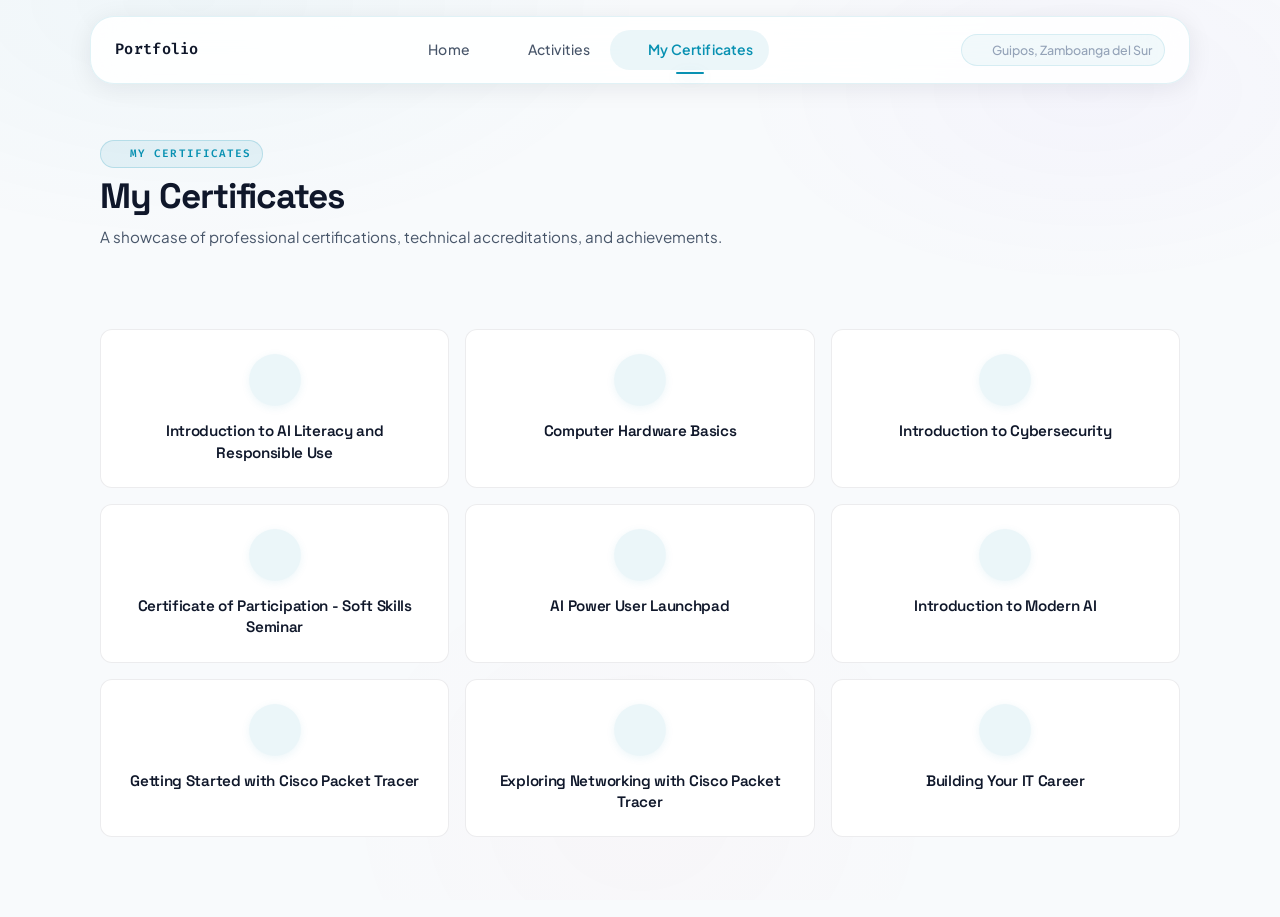
==== certificates.html @ 70ff2e21 "Add files via upload" ====
<!DOCTYPE html>
<html lang="en">
<head>
  <meta charset="UTF-8">
  <meta name="viewport" content="width=device-width, initial-scale=1.0">
  <meta name="description" content="My Certificates — Portfolio of Jotham L. Pahamutang. Professional certifications, technical accreditations, and achievements.">
  <title>My Certificates — Portfolio Dossier</title>

  <!-- CSS Stylesheet -->
  <link rel="stylesheet" href="styles.css?v=2.0.0">
</head>
<body>

  <div class="app-container">

    <!-- Mobile Top Header -->
    <header class="mobile-header">
      <div class="mobile-brand">Portfolio</div>
      <button class="mobile-menu-btn" id="mobile-menu-btn" aria-label="Toggle Navigation Menu">
        <i data-lucide="menu"></i>
      </button>
    </header>

    <!-- Top Navigation Bar / Mobile Drawer -->
    <aside class="sidebar" id="sidebar">
      <!-- Brand (desktop: shown in nav bar; mobile: hidden, shown in mobile-header instead) -->
      <div class="sidebar-brand">Portfolio</div>

      <!-- Navigation Links -->
      <nav class="sidebar-nav-container">
        <div class="nav-group">
          <div class="nav-group-title">Navigation</div>
          <a href="index.html" class="nav-item">
            <i data-lucide="home"></i>
            <span>Home</span>
          </a>

          <a href="activities.html" class="nav-item">
            <i data-lucide="folder-open"></i>
            <span>Activities</span>
          </a>

          <a href="certificates.html" class="nav-item active">
            <i data-lucide="award"></i>
            <span>My Certificates</span>
          </a>
        </div>
      </nav>

      <!-- Footer (location chip, inline on desktop / stacked on mobile) -->
      <div class="sidebar-footer">
        <div class="footer-location">
          <span class="loc-title">
            <i data-lucide="map-pin" style="width:13px;height:13px;"></i>
            Guipos, Zamboanga del Sur
          </span>
          <span class="loc-detail">Philippines</span>
        </div>
      </div>
    </aside>

    <!-- Main Content Pane -->
    <main class="main-content">
      <div class="content-wrapper">

        <!-- Section Header -->
        <div class="reflection-page-header activities-page-header" style="margin-bottom: 24px;">
          <div class="section-header-left">
            <span class="cert-badge"><i data-lucide="award" style="width:14px;height:14px;margin-right:4px;"></i> MY CERTIFICATES</span>
            <h1 class="page-title cert-section-title" style="margin-top: 6px;">My Certificates</h1>
            <p class="cert-section-subtitle" style="margin-top: 6px; color: var(--text-secondary); font-size: 0.95rem;">A showcase of professional certifications, technical accreditations, and achievements.</p>
          </div>
        </div>

        <!-- Certificates Grid -->
        <section id="certificates" class="certificates-section">
          <div class="cert-grid">

            <!-- Card 1 -->
            <div class="cert-card view-cert-btn"
                 data-img="assets/ClassOf2026__issued (2).pdf"
                 data-title="Introduction to AI Literacy and Responsible Use"
                 data-download="ClassOf2026__issued (2).pdf">
              <div class="cert-card-icon">
                <i data-lucide="award"></i>
              </div>
              <div class="cert-card-content">
                <h3 class="cert-card-title">Introduction to AI Literacy and Responsible Use</h3>
              </div>
            </div>

            <!-- Card 2 -->
            <div class="cert-card view-cert-btn"
                 data-img="assets/ComputerHardwareBasicsUpdate20260913-20-ods0vt.pdf"
                 data-title="Computer Hardware Basics"
                 data-download="ComputerHardwareBasicsUpdate20260913-20-ods0vt.pdf">
              <div class="cert-card-icon">
                <i data-lucide="cpu"></i>
              </div>
              <div class="cert-card-content">
                <h3 class="cert-card-title">Computer Hardware Basics</h3>
              </div>
            </div>

            <!-- Card 3 -->
            <div class="cert-card view-cert-btn"
                 data-img="assets/Introduction_to_Cybersecurity_certificate_jothampahamutang-gmail-com_11389c1a-d37b-4293-bcb0-6183dee0b600.pdf"
                 data-title="Introduction to Cybersecurity"
                 data-download="Introduction_to_Cybersecurity_certificate_jothampahamutang-gmail-com_11389c1a-d37b-4293-bcb0-6183dee0b600.pdf">
              <div class="cert-card-icon">
                <i data-lucide="shield-check"></i>
              </div>
              <div class="cert-card-content">
                <h3 class="cert-card-title">Introduction to Cybersecurity</h3>
              </div>
            </div>

            <!-- Card 4: Soft Skills Seminar -->
            <div class="cert-card view-cert-btn"
                 data-img="assets/Certificate_of_Participation Soft Skill.pdf"
                 data-title="Certificate of Participation - Soft Skills Seminar"
                 data-download="Certificate_of_Participation Soft Skill.pdf">
              <div class="cert-card-icon">
                <i data-lucide="users"></i>
              </div>
              <div class="cert-card-content">
                <h3 class="cert-card-title">Certificate of Participation - Soft Skills Seminar</h3>
              </div>
            </div>

            <!-- Card 5: AI Power User Launchpad -->
            <div class="cert-card view-cert-btn"
                 data-img="assets/AI_Power_User_Launchpad_certificate_jothampahamutang-gmail-com_ae19cad3-9650-46df-965d-1c1fe6a3f0a7.pdf"
                 data-title="AI Power User Launchpad"
                 data-download="AI_Power_User_Launchpad_certificate_jothampahamutang-gmail-com_ae19cad3-9650-46df-965d-1c1fe6a3f0a7.pdf">
              <div class="cert-card-icon">
                <i data-lucide="rocket"></i>
              </div>
              <div class="cert-card-content">
                <h3 class="cert-card-title">AI Power User Launchpad</h3>
              </div>
            </div>

            <!-- Card 6: Introduction to Modern AI -->
            <div class="cert-card view-cert-btn"
                 data-img="assets/Introduction_to_Modern_AI_certificate_jothampahamutang-gmail-com_b357a4f7-a16b-4f14-b326-04b91c0186e4.pdf"
                 data-title="Introduction to Modern AI"
                 data-download="Introduction_to_Modern_AI_certificate_jothampahamutang-gmail-com_b357a4f7-a16b-4f14-b326-04b91c0186e4.pdf">
              <div class="cert-card-icon">
                <i data-lucide="brain"></i>
              </div>
              <div class="cert-card-content">
                <h3 class="cert-card-title">Introduction to Modern AI</h3>
              </div>
            </div>

            <!-- Card 7: Getting Started with Cisco Packet Tracer -->
            <div class="cert-card view-cert-btn"
                 data-img="assets/Getting_Started_with_Cisco_Packet_Tracer_certificate_jothampahamutang-gmail-com_6936c81f-2ccb-4075-8a18-d6236e92821c.pdf"
                 data-title="Getting Started with Cisco Packet Tracer"
                 data-download="Getting_Started_with_Cisco_Packet_Tracer_certificate_jothampahamutang-gmail-com_6936c81f-2ccb-4075-8a18-d6236e92821c.pdf">
              <div class="cert-card-icon">
                <i data-lucide="network"></i>
              </div>
              <div class="cert-card-content">
                <h3 class="cert-card-title">Getting Started with Cisco Packet Tracer</h3>
              </div>
            </div>

            <!-- Card 8: Exploring Networking with Cisco Packet Tracer -->
            <div class="cert-card view-cert-btn"
                 data-img="assets/Exploring_Networking_with_Cisco_Packet_Tracer_certificate_jothampahamutang-gmail-com_df5c20b6-c2e3-4b03-941d-37c131ce1f89.pdf"
                 data-title="Exploring Networking with Cisco Packet Tracer"
                 data-download="Exploring_Networking_with_Cisco_Packet_Tracer_certificate_jothampahamutang-gmail-com_df5c20b6-c2e3-4b03-941d-37c131ce1f89.pdf">
              <div class="cert-card-icon">
                <i data-lucide="server"></i>
              </div>
              <div class="cert-card-content">
                <h3 class="cert-card-title">Exploring Networking with Cisco Packet Tracer</h3>
              </div>
            </div>

            <!-- Card 9: Building Your IT Career -->
            <div class="cert-card view-cert-btn"
                 data-img="assets/Building Your IT Career.pdf"
                 data-title="Building Your IT Career"
                 data-download="Building Your IT Career.pdf">
              <div class="cert-card-icon">  
                <i data-lucide="briefcase"></i>
              </div>
              <div class="cert-card-content">
                <h3 class="cert-card-title">Building Your IT Career</h3>
              </div>
            </div>

          </div>
        </section>

      </div>
    </main>

  </div>

  <!-- Certificate Lightbox Overlay -->
  <div id="cert-modal" class="modal-overlay cert-modal-overlay">
    <div class="modal-card cert-modal-card">
      <header class="modal-header">
        <h3 id="cert-modal-title" style="font-size: 1.25rem;">Certificate Title</h3>
        <button id="cert-modal-close" class="modal-close-btn" aria-label="Close Certificate Preview">
          <i data-lucide="x"></i>
        </button>
      </header>
      <div class="cert-modal-body">
        <div class="cert-image-preview-container">
          <img id="cert-modal-img" src="" alt="Certificate Preview" class="cert-modal-img">
        </div>
        <div class="cert-modal-footer">
          <a id="cert-modal-download" href="#" download class="btn-primary" style="font-size: 0.9rem; padding: 10px 18px;">
            <i data-lucide="download"></i> Download Certificate
          </a>
        </div>
      </div>
    </div>
  </div>

  <!-- PDF.js CDN for clean vector canvas rendering -->
  <script src="https://cdnjs.cloudflare.com/ajax/libs/pdf.js/3.11.174/pdf.min.js"></script>

  <!-- Lucide CDN -->
  <script src="https://unpkg.com/lucide@latest"></script>

  <!-- Interactive Script -->
  <script src="app.js" defer></script>
</body>
</html>
---- styles.css ----
/* ==========================================================================
   PORTFOLIO — "CLEAN WHITE" DESIGN SYSTEM
   A modern light-mode identity: pure white background, crisp surfaces,
   electric-cyan primary accent, violet secondary, subtle soft shadows,
   floating glass nav bar, and smooth micro-animations.
   ========================================================================== */

@import url('https://fonts.googleapis.com/css2?family=Space+Grotesk:wght@400;500;600;700;800&family=Plus+Jakarta+Sans:wght@400;500;600;700;800&family=Fira+Code:wght@400;500;600&display=swap');

/* --- CSS Variables & Design Tokens --- */
:root {
  /* Core surfaces */
  --bg-color: #F8FAFC;
  --bg-secondary: #FFFFFF;
  --card-bg: #FFFFFF;
  --card-bg-hover: #F0F9FF;
  --glass-border: rgba(6, 182, 212, 0.15);
  --glass-border-hover: rgba(6, 182, 212, 0.4);

  /* Text */
  --text-primary: #0F172A;
  --text-secondary: #475569;
  --text-muted: #94A3B8;
  --text-accent: #0891B2;

  /* Accent — Electric Cyan (primary) */
  --accent-color: #0891B2;
  --accent-light: rgba(8, 145, 178, 0.08);
  --accent-hover: #0E7490;
  --accent-glow: 0 4px 16px rgba(8, 145, 178, 0.2);

  /* Accent — Violet (secondary) */
  --violet: #7C3AED;
  --violet-light: rgba(124, 58, 237, 0.08);
  --violet-glow: 0 4px 16px rgba(124, 58, 237, 0.15);

  /* Accent — Rose (highlight) */
  --rose: #E11D48;
  --rose-light: rgba(225, 29, 72, 0.07);
  --rose-glow: 0 4px 16px rgba(225, 29, 72, 0.15);

  /* Accent — Emerald (success/badges) */
  --emerald: #059669;
  --emerald-light: rgba(5, 150, 105, 0.08);
  --emerald-glow: 0 4px 12px rgba(5, 150, 105, 0.15);

  /* Shadows */
  --card-shadow: 0 1px 4px rgba(15, 23, 42, 0.06), 0 4px 20px rgba(15, 23, 42, 0.06);
  --card-shadow-hover: 0 8px 32px rgba(8, 145, 178, 0.12), 0 0 0 1px rgba(8, 145, 178, 0.2);
  --nav-shadow: 0 4px 24px rgba(15, 23, 42, 0.08), 0 1px 0 rgba(255,255,255,0.9) inset;

  /* Layout */
  --nav-height: 68px;
  --sidebar-width: 276px; /* kept for JS compat, repurposed as mobile drawer */

  /* Motion */
  --transition-fast: 0.18s cubic-bezier(0.4, 0, 0.2, 1);
  --transition-normal: 0.3s cubic-bezier(0.4, 0, 0.2, 1);
  --ease-out-expo: cubic-bezier(0.16, 1, 0.3, 1);
  --ease-in-out-expo: cubic-bezier(0.87, 0, 0.13, 1);
  --transition-premium: 0.45s var(--ease-out-expo);
  --transition-spring: 0.5s cubic-bezier(0.34, 1.56, 0.64, 1);

  /* Radii */
  --border-radius-sm: 8px;
  --border-radius-md: 12px;
  --border-radius-lg: 18px;
  --border-radius-xl: 24px;
  --radius-pill: 999px;

  /* Type */
  --font-heading: 'Space Grotesk', -apple-system, sans-serif;
  --font-body: 'Plus Jakarta Sans', -apple-system, sans-serif;
  --font-mono: 'Fira Code', 'SFMono-Regular', monospace;
}

/* --- Resets & Base Styles --- */
*, *::before, *::after {
  margin: 0;
  padding: 0;
  box-sizing: border-box;
}

*:focus-visible {
  outline: 2px solid var(--accent-color);
  outline-offset: 3px;
  border-radius: 4px;
}

html {
  scroll-behavior: smooth;
  font-size: 16px;
}

body {
  font-family: var(--font-body);
  background-color: var(--bg-color);
  color: var(--text-primary);
  line-height: 1.65;
  overflow-x: hidden;
  -webkit-font-smoothing: antialiased;
  -moz-osx-font-smoothing: grayscale;
  min-height: 100vh;
}

/* Subtle light background texture */
body::before {
  content: '';
  position: fixed;
  top: 0; left: 0; right: 0; bottom: 0;
  background:
    radial-gradient(ellipse 60% 45% at 15% 0%, rgba(8, 145, 178, 0.04) 0%, transparent 60%),
    radial-gradient(ellipse 50% 40% at 85% 10%, rgba(124, 58, 237, 0.03) 0%, transparent 55%),
    radial-gradient(ellipse 40% 50% at 50% 90%, rgba(225, 29, 72, 0.02) 0%, transparent 60%);
  pointer-events: none;
  z-index: 0;
}

h1, h2, h3, h4, h5, h6 {
  font-family: var(--font-heading);
  font-weight: 700;
  color: var(--text-primary);
  line-height: 1.25;
  letter-spacing: -0.02em;
}

a {
  color: inherit;
  text-decoration: none;
  transition: var(--transition-fast);
}

button {
  cursor: pointer;
  border: none;
  background: none;
  font-family: inherit;
  transition: var(--transition-fast);
}

ul, ol { list-style: none; }

::selection {
  background-color: rgba(6, 182, 212, 0.25);
  color: var(--accent-color);
}

@media (prefers-reduced-motion: reduce) {
  *, *::before, *::after {
    animation-duration: 0.001ms !important;
    animation-iteration-count: 1 !important;
    transition-duration: 0.001ms !important;
    scroll-behavior: auto !important;
  }
}

/* ==========================================================================
   LAYOUT
   ========================================================================== */
.app-container {
  display: flex;
  flex-direction: column;
  min-height: 100vh;
  position: relative;
  z-index: 1;
}

/* ==========================================================================
   TOP NAVIGATION BAR (Desktop)
   Replaces the old left sidebar rail. The `.sidebar` class is kept for
   JS compatibility — behavior is entirely driven by CSS layout.
   ========================================================================== */
.sidebar {
  position: fixed;
  top: 16px;
  left: 50%;
  transform: translateX(-50%);
  width: calc(100% - 48px);
  max-width: 1100px;
  height: var(--nav-height);
  background: rgba(255, 255, 255, 0.9);
  backdrop-filter: blur(24px) saturate(180%);
  -webkit-backdrop-filter: blur(24px) saturate(180%);
  border: 1px solid rgba(8, 145, 178, 0.12);
  border-radius: var(--border-radius-xl);
  box-shadow: var(--nav-shadow);
  display: flex;
  align-items: center;
  justify-content: space-between;
  padding: 0 24px;
  z-index: 200;
  transition: var(--transition-premium);
  flex-direction: row;
  overflow: visible;
  bottom: auto;
}

.sidebar::-webkit-scrollbar { display: none; }

/* Brand */
.sidebar-brand {
  font-family: var(--font-mono);
  font-size: 0.95rem;
  font-weight: 600;
  color: var(--text-primary);
  letter-spacing: 0.02em;
  display: flex;
  align-items: center;
  gap: 10px;
  white-space: nowrap;
  flex-shrink: 0;
}

.sidebar-brand::before {
  /* content: '//'; */
  color: var(--accent-color);
  font-weight: 700;
  font-size: 1rem;
}

/* Nav Container (horizontal on desktop) */
.sidebar-nav-container {
  display: flex;
  align-items: center;
  gap: 4px;
  flex-direction: row;
  flex-grow: 0;
}

/* Nav Group */
.nav-group {
  display: flex;
  align-items: center;
  gap: 4px;
  flex-direction: row;
}

/* Hide group title on desktop top-nav */
.nav-group-title { display: none; }

/* Nav items — pill buttons */
.nav-item {
  position: relative;
  display: flex;
  align-items: center;
  gap: 7px;
  padding: 8px 16px;
  border-radius: var(--radius-pill);
  color: var(--text-secondary);
  font-size: 0.875rem;
  font-weight: 500;
  letter-spacing: 0.01em;
  transition: color 0.25s var(--ease-out-expo), background 0.25s var(--ease-out-expo);
  white-space: nowrap;
}

.nav-item i {
  width: 15px;
  height: 15px;
  flex-shrink: 0;
  transition: transform 0.3s var(--ease-out-expo), color 0.25s var(--ease-out-expo);
}

.nav-item:hover {
  color: var(--text-primary);
  background: rgba(8, 145, 178, 0.06);
}

.nav-item:hover i {
  transform: scale(1.2);
  color: var(--accent-color);
}

.nav-item.active {
  color: var(--accent-color);
  background: var(--accent-light);
  font-weight: 600;
}

.nav-item.active i {
  color: var(--accent-color);
}

/* Glow indicator under active item */
.nav-item.active::after {
  content: '';
  position: absolute;
  bottom: -4px;
  left: 50%;
  transform: translateX(-50%);
  width: 28px;
  height: 2px;
  background: var(--accent-color);
  border-radius: var(--radius-pill);
  box-shadow: var(--accent-glow);
}

/* Sidebar footer — inline on desktop (location chip in nav right side) */
.sidebar-footer {
  display: flex;
  align-items: center;
  gap: 0;
  padding-top: 0;
  border-top: none;
  flex-shrink: 0;
}

.footer-location {
  display: flex;
  align-items: center;
  gap: 6px;
  font-size: 0.78rem;
  color: var(--text-muted);
  background: rgba(8, 145, 178, 0.05);
  border: 1px solid rgba(8, 145, 178, 0.12);
  border-radius: var(--radius-pill);
  padding: 5px 12px;
}

.footer-location .loc-title {
  display: flex;
  align-items: center;
  gap: 5px;
  font-weight: 500;
  color: var(--text-muted);
}

.footer-location .loc-detail { display: none; }

/* Sidebar Divider — hidden on desktop top-nav */
.sidebar-divider { display: none; }

/* Footer socials — hidden on desktop */
.footer-socials { display: none; }
.social-btn { display: none; }

/* Dropdown elements (not used in current design) */
.dropdown-group, .nav-dropdown-trigger, .nav-item-content, .dropdown-chevron,
.nav-dropdown-items, .nav-dropdown-item { display: none; }

/* Sidebar overlay — for mobile drawer */
.sidebar-overlay {
  position: fixed;
  inset: 0;
  background: rgba(15, 23, 42, 0.35);
  backdrop-filter: blur(4px);
  z-index: 190;
  opacity: 0;
  pointer-events: none;
  transition: opacity 0.3s var(--ease-out-expo);
}

.sidebar-overlay.active {
  opacity: 1;
  pointer-events: auto;
}

/* ==========================================================================
   MOBILE HEADER
   ========================================================================== */
.mobile-header {
  display: none;
  position: fixed;
  top: 0;
  left: 0;
  right: 0;
  height: 60px;
  background: rgba(255, 255, 255, 0.92);
  backdrop-filter: blur(20px);
  -webkit-backdrop-filter: blur(20px);
  border-bottom: 1px solid rgba(8, 145, 178, 0.1);
  z-index: 200;
  padding: 0 20px;
  align-items: center;
  justify-content: space-between;
}

.mobile-brand {
  font-family: var(--font-mono);
  font-size: 0.95rem;
  font-weight: 600;
  color: var(--text-primary);
  display: flex;
  align-items: center;
  gap: 8px;
}

.mobile-brand::before {
  /* content: '//'; */
  color: var(--accent-color);
  font-weight: 700;
}

.mobile-menu-btn {
  display: flex;
  align-items: center;
  justify-content: center;
  width: 38px;
  height: 38px;
  border-radius: var(--border-radius-sm);
  color: var(--text-primary);
  border: 1px solid rgba(8, 145, 178, 0.15);
  background: rgba(8, 145, 178, 0.05);
  transition: var(--transition-fast);
}

.mobile-menu-btn:hover {
  background: var(--accent-light);
  border-color: rgba(8, 145, 178, 0.35);
  color: var(--accent-color);
}

/* ==========================================================================
   MAIN CONTENT AREA
   ========================================================================== */
.main-content {
  margin-left: 0;
  margin-top: calc(var(--nav-height) + 32px);
  flex-grow: 1;
  padding: 40px 24px 80px;
  width: 100%;
  display: flex;
  flex-direction: column;
  align-items: center;
}

.content-wrapper {
  width: 100%;
  max-width: 1080px;
  display: flex;
  flex-direction: column;
  gap: 56px;
  animation: pageEntrance 0.8s var(--ease-out-expo) both;
}

@keyframes pageEntrance {
  from { opacity: 0; transform: translateY(24px); }
  to   { opacity: 1; transform: translateY(0); }
}

/* Staggered entrance */
.stagger-in > * {
  opacity: 0;
  transform: translateY(18px);
  animation: staggerEntrance 0.7s var(--ease-out-expo) forwards;
}

.stagger-in > *:nth-child(1) { animation-delay: 0.06s; }
.stagger-in > *:nth-child(2) { animation-delay: 0.14s; }
.stagger-in > *:nth-child(3) { animation-delay: 0.22s; }
.stagger-in > *:nth-child(4) { animation-delay: 0.30s; }
.stagger-in > *:nth-child(5) { animation-delay: 0.38s; }
.stagger-in > *:nth-child(6) { animation-delay: 0.46s; }

@keyframes staggerEntrance {
  to { opacity: 1; transform: translateY(0); }
}

/* ==========================================================================
   HERO SECTION
   ========================================================================== */
.hero-section {
  display: grid;
  grid-template-columns: auto 1fr;
  gap: 48px;
  align-items: center;
  padding: 48px 52px;
  background: var(--card-bg);
  backdrop-filter: blur(20px);
  -webkit-backdrop-filter: blur(20px);
  border: 1px solid var(--glass-border);
  border-radius: var(--border-radius-xl);
  box-shadow: var(--card-shadow);
  position: relative;
  overflow: hidden;
}

/* Decorative corner tint */
.hero-section::before {
  content: '';
  position: absolute;
  top: -80px;
  right: -80px;
  width: 280px;
  height: 280px;
  background: radial-gradient(circle, rgba(124, 58, 237, 0.06) 0%, transparent 70%);
  pointer-events: none;
}

.hero-section::after {
  content: '';
  position: absolute;
  bottom: -60px;
  left: -60px;
  width: 200px;
  height: 200px;
  background: radial-gradient(circle, rgba(8, 145, 178, 0.05) 0%, transparent 70%);
  pointer-events: none;
}

/* Portrait Column */
.hero-image-col {
  display: flex;
  align-items: center;
  justify-content: center;
  flex-shrink: 0;
}

.hero-portrait-card {
  position: relative;
  width: 168px;
  height: 168px;
}

/* Rotating glow ring */
.hero-portrait-card::before {
  content: '';
  position: absolute;
  inset: -5px;
  border-radius: 50%;
  background: conic-gradient(
    from 0deg,
    var(--accent-color),
    var(--violet),
    var(--rose),
    var(--accent-color)
  );
  animation: ringRotate 4s linear infinite;
  z-index: 0;
}

/* Inner mask to make the ring look like a border */
.hero-portrait-card::after {
  content: '';
  position: absolute;
  inset: 3px;
  border-radius: 50%;
  background: var(--bg-secondary);
  z-index: 1;
}

@keyframes ringRotate {
  to { transform: rotate(360deg); }
}

.hero-avatar {
  position: relative;
  z-index: 2;
  width: 100%;
  height: 100%;
  border-radius: 50%;
  object-fit: cover;
  display: block;
}

/* Text Column */
.hero-text-col {
  display: flex;
  flex-direction: column;
  gap: 16px;
  position: relative;
  z-index: 1;
}

.hero-badge {
  display: inline-flex;
  align-items: center;
  gap: 7px;
  font-family: var(--font-mono);
  font-size: 0.72rem;
  font-weight: 500;
  color: var(--emerald);
  background: var(--emerald-light);
  border: 1px solid rgba(16, 185, 129, 0.25);
  border-radius: var(--radius-pill);
  padding: 5px 13px;
  letter-spacing: 0.06em;
  text-transform: uppercase;
}

.hero-badge::before {
  content: '';
  width: 6px;
  height: 6px;
  background: var(--emerald);
  border-radius: 50%;
  box-shadow: var(--emerald-glow);
  animation: pulse-dot 2s ease-in-out infinite;
}

.hero-name-heading {
  font-size: clamp(1.9rem, 3.5vw, 2.6rem);
  font-weight: 800;
  letter-spacing: -0.03em;
  line-height: 1.15;
  color: #0F172A;
}

.hero-bio-container {
  display: flex;
  flex-direction: column;
  gap: 10px;
}

.hero-bio-p {
  font-size: 0.925rem;
  color: var(--text-secondary);
  line-height: 1.7;
}

/* ==========================================================================
   STATS / QUICK-ENTRY CARDS
   ========================================================================== */
.stats-section {
  display: flex;
  flex-direction: column;
  gap: 0;
}

.stats-grid {
  display: grid;
  grid-template-columns: repeat(3, 1fr);
  gap: 20px;
}

/* Quick entry cards */
.stat-card {
  position: relative;
  display: flex;
  align-items: center;
  gap: 16px;
  padding: 24px;
  background: var(--card-bg);
  backdrop-filter: blur(20px);
  -webkit-backdrop-filter: blur(20px);
  border: 1px solid var(--glass-border);
  border-radius: var(--border-radius-lg);
  box-shadow: var(--card-shadow);
  cursor: pointer;
  transition: border-color 0.3s var(--ease-out-expo), box-shadow 0.3s var(--ease-out-expo), transform 0.35s var(--ease-out-expo), background 0.3s var(--ease-out-expo);
  overflow: hidden;
}

.stat-card::before {
  content: '';
  position: absolute;
  inset: 0;
  background: linear-gradient(135deg, rgba(6,182,212,0.04) 0%, transparent 60%);
  opacity: 0;
  transition: opacity 0.3s var(--ease-out-expo);
  pointer-events: none;
}

.stat-card:hover {
  border-color: var(--glass-border-hover);
  box-shadow: var(--card-shadow-hover);
  transform: translateY(-4px);
  background: var(--card-bg-hover);
}

.stat-card:hover::before { opacity: 1; }

.stat-card:active { transform: translateY(-2px) scale(0.99); }

/* Vary accent per card */
.stat-card:nth-child(1) { --card-accent: var(--accent-color); --card-accent-light: var(--accent-light); }
.stat-card:nth-child(2) { --card-accent: var(--violet); --card-accent-light: var(--violet-light); }
.stat-card:nth-child(3) { --card-accent: var(--rose); --card-accent-light: var(--rose-light); }

.stat-icon-chip {
  display: flex;
  align-items: center;
  justify-content: center;
  width: 44px;
  height: 44px;
  border-radius: var(--border-radius-md);
  background: var(--card-accent-light);
  border: 1px solid rgba(255,255,255,0.06);
  color: var(--card-accent);
  flex-shrink: 0;
  transition: transform 0.3s var(--ease-out-expo), box-shadow 0.3s var(--ease-out-expo);
}

.stat-card:hover .stat-icon-chip {
  transform: scale(1.1) rotate(-5deg);
  box-shadow: 0 0 18px rgba(6, 182, 212, 0.25);
}

.stat-icon-chip i { width: 20px; height: 20px; }

.stat-num {
  font-family: var(--font-heading);
  font-size: 0.975rem;
  font-weight: 700;
  color: var(--text-primary);
  letter-spacing: -0.01em;
}

.stat-label {
  font-size: 0.8rem;
  color: var(--text-muted);
  margin-top: 2px;
}

.stat-card-open {
  display: flex;
  align-items: center;
  gap: 5px;
  margin-left: auto;
  font-size: 0.78rem;
  font-weight: 600;
  color: var(--card-accent);
  opacity: 0.7;
  transition: opacity 0.2s, gap 0.2s var(--ease-out-expo);
  flex-shrink: 0;
}

.stat-card-open i { width: 13px; height: 13px; }

.stat-card:hover .stat-card-open {
  opacity: 1;
  gap: 8px;
}

/* ==========================================================================
   MODAL OVERLAY (Quick Stats Popup)
   ========================================================================== */
.modal-overlay {
  position: fixed;
  inset: 0;
  background: rgba(15, 23, 42, 0.4);
  backdrop-filter: blur(8px);
  -webkit-backdrop-filter: blur(8px);
  z-index: 1200;
  display: flex;
  align-items: center;
  justify-content: center;
  padding: 24px;
  opacity: 0;
  visibility: hidden;
  pointer-events: none;
  transition: opacity 0.35s var(--ease-out-expo), visibility 0.35s var(--ease-out-expo);
}

.modal-overlay.active {
  opacity: 1;
  visibility: visible;
  pointer-events: auto;
}

.modal-card {
  background: #FFFFFF;
  backdrop-filter: blur(24px);
  -webkit-backdrop-filter: blur(24px);
  border: 1px solid rgba(8, 145, 178, 0.12);
  border-radius: var(--border-radius-xl);
  box-shadow: 0 24px 64px rgba(15, 23, 42, 0.15), 0 0 0 1px rgba(8, 145, 178, 0.08);
  width: 100%;
  max-width: 540px;
  max-height: 86vh;
  display: flex;
  flex-direction: column;
  overflow: hidden;
  transform: scale(0.92) translateY(16px);
  opacity: 0;
  transition: transform 0.45s var(--transition-spring), opacity 0.4s var(--ease-out-expo);
}

.modal-overlay.active .modal-card {
  transform: scale(1) translateY(0);
  opacity: 1;
}

.modal-header {
  display: flex;
  align-items: center;
  justify-content: space-between;
  padding: 20px 24px;
  border-bottom: 1px solid rgba(15, 23, 42, 0.08);
}

.modal-header h3 {
  font-family: var(--font-mono);
  font-size: 0.82rem;
  font-weight: 600;
  letter-spacing: 0.1em;
  text-transform: uppercase;
  color: var(--accent-color);
}

.modal-close-btn {
  display: flex;
  align-items: center;
  justify-content: center;
  width: 32px;
  height: 32px;
  border-radius: 50%;
  color: var(--text-secondary);
  background: rgba(15, 23, 42, 0.05);
  border: 1px solid rgba(15, 23, 42, 0.08);
  transition: var(--transition-fast);
}

.modal-close-btn:hover {
  background: rgba(225, 29, 72, 0.08);
  border-color: rgba(225, 29, 72, 0.2);
  color: var(--rose);
}

.modal-close-btn i { width: 15px; height: 15px; }

.modal-content-area {
  padding: 24px;
  overflow-y: auto;
  flex-grow: 1;
}

.modal-content-area::-webkit-scrollbar { width: 4px; }
.modal-content-area::-webkit-scrollbar-track { background: transparent; }
.modal-content-area::-webkit-scrollbar-thumb { background: rgba(15, 23, 42, 0.12); border-radius: 4px; }

/* Modal Table */
.modal-table-container { overflow-x: auto; }

.info-table {
  width: 100%;
  border-collapse: collapse;
  font-size: 0.9rem;
}

.info-table tbody tr {
  border-bottom: 1px solid rgba(15, 23, 42, 0.07);
  transition: background var(--transition-fast);
}

.info-table tbody tr:last-child { border-bottom: none; }

.info-table tbody tr:hover { background: rgba(8, 145, 178, 0.04); }

.info-table th {
  padding: 12px 16px 12px 0;
  text-align: left;
  font-family: var(--font-mono);
  font-size: 0.75rem;
  font-weight: 600;
  color: var(--text-muted);
  text-transform: uppercase;
  letter-spacing: 0.06em;
  white-space: nowrap;
  width: 36%;
  vertical-align: top;
}

.info-table td {
  padding: 12px 0 12px 16px;
  color: var(--text-primary);
  line-height: 1.55;
  vertical-align: top;
}

/* ==========================================================================
   ACTIVITIES PAGE
   ========================================================================== */

/* Page Header */
.reflection-page-header,
.activities-page-header {
  display: flex;
  align-items: center;
  justify-content: space-between;
  gap: 20px;
  margin-bottom: 32px;
  flex-wrap: wrap;
}

.doc-badge {
  display: inline-flex;
  align-items: center;
  font-family: var(--font-mono);
  font-size: 0.68rem;
  font-weight: 600;
  letter-spacing: 0.1em;
  text-transform: uppercase;
  color: var(--violet);
  background: var(--violet-light);
  border: 1px solid rgba(124, 58, 237, 0.2);
  border-radius: var(--radius-pill);
  padding: 4px 11px;
  margin-bottom: 8px;
}

.page-title {
  font-size: clamp(1.6rem, 3vw, 2.2rem);
  font-weight: 800;
  letter-spacing: -0.03em;
  color: var(--text-primary);
}

/* Sort control */
.activities-sort {
  display: flex;
  align-items: center;
  gap: 10px;
}

.activities-sort-label {
  font-size: 0.82rem;
  font-weight: 600;
  color: var(--text-muted);
  white-space: nowrap;
  font-family: var(--font-mono);
}

.activities-sort-control {
  position: relative;
  display: flex;
  align-items: center;
}

.activities-sort-select {
  appearance: none;
  -webkit-appearance: none;
  background: #FFFFFF;
  border: 1px solid rgba(8, 145, 178, 0.18);
  border-radius: var(--radius-pill);
  color: var(--text-primary);
  font-family: var(--font-body);
  font-size: 0.85rem;
  font-weight: 600;
  padding: 8px 40px 8px 16px;
  cursor: pointer;
  transition: border-color var(--transition-fast), background var(--transition-fast);
  outline: none;
}

.activities-sort-select:hover,
.activities-sort-select:focus {
  border-color: rgba(8, 145, 178, 0.4);
  background: rgba(8, 145, 178, 0.03);
}

.activities-sort-select option {
  background: #FFFFFF;
  color: var(--text-primary);
}

.activities-sort-chevron {
  position: absolute;
  right: 14px;
  width: 14px;
  height: 14px;
  color: var(--text-muted);
  pointer-events: none;
}

/* Activities List */
.activities-list-container {
  display: flex;
  flex-direction: column;
  gap: 16px;
}

/* Activity Card */
.activity-card {
  display: flex;
  align-items: center;
  gap: 24px;
  padding: 24px 28px;
  background: var(--card-bg);
  backdrop-filter: blur(20px);
  -webkit-backdrop-filter: blur(20px);
  border: 1px solid var(--glass-border);
  border-radius: var(--border-radius-lg);
  box-shadow: var(--card-shadow);
  transition: border-color 0.3s var(--ease-out-expo), box-shadow 0.3s var(--ease-out-expo), transform 0.35s var(--ease-out-expo), background 0.3s var(--ease-out-expo);
  position: relative;
  overflow: hidden;
}

.activity-card::before {
  content: '';
  position: absolute;
  left: 0; top: 0; bottom: 0;
  width: 3px;
  background: linear-gradient(180deg, var(--accent-color), var(--violet));
  border-radius: 0 2px 2px 0;
  opacity: 0;
  transition: opacity 0.3s var(--ease-out-expo);
}

.activity-card:hover {
  border-color: var(--glass-border-hover);
  box-shadow: var(--card-shadow-hover);
  transform: translateY(-2px);
  background: var(--card-bg-hover);
}

.activity-card:hover::before { opacity: 1; }

.activity-info {
  flex: 1;
  min-width: 0;
  padding-right: 8px;
}

.activity-meta {
  display: flex;
  align-items: center;
  gap: 10px;
  margin-bottom: 8px;
  flex-wrap: wrap;
}

.activity-badge {
  font-family: var(--font-mono);
  font-size: 0.68rem;
  font-weight: 600;
  letter-spacing: 0.08em;
  text-transform: uppercase;
  color: var(--accent-color);
  background: var(--accent-light);
  border: 1px solid rgba(8, 145, 178, 0.2);
  border-radius: var(--radius-pill);
  padding: 3px 9px;
}

.activity-date {
  font-family: var(--font-mono);
  font-size: 0.72rem;
  color: var(--text-muted);
}

.activity-title {
  font-size: 1.05rem;
  font-weight: 700;
  color: var(--text-primary);
  letter-spacing: -0.015em;
  margin-bottom: 8px;
  line-height: 1.3;
}

.activity-description {
  font-size: 0.875rem;
  color: var(--text-secondary);
  line-height: 1.65;
  display: -webkit-box;
  -webkit-line-clamp: 2;
  -webkit-box-orient: vertical;
  overflow: hidden;
}

.activity-actions {
  display: flex;
  flex-direction: column;
  gap: 10px;
  flex-shrink: 0;
  min-width: 140px;
}

/* ==========================================================================
   BUTTONS
   ========================================================================== */
.btn-primary {
  display: inline-flex;
  align-items: center;
  justify-content: center;
  gap: 7px;
  padding: 9px 18px;
  background: linear-gradient(135deg, var(--accent-color), #0E7490);
  color: #FFFFFF;
  font-family: var(--font-body);
  font-size: 0.83rem;
  font-weight: 700;
  border: none;
  border-radius: var(--radius-pill);
  cursor: pointer;
  transition: transform 0.25s var(--ease-out-expo), box-shadow 0.25s var(--ease-out-expo), filter 0.25s var(--ease-out-expo);
  white-space: nowrap;
  letter-spacing: 0.01em;
  text-decoration: none;
  box-shadow: 0 4px 14px rgba(8, 145, 178, 0.25);
}

.btn-primary:hover {
  transform: translateY(-2px);
  box-shadow: 0 8px 24px rgba(8, 145, 178, 0.35);
  filter: brightness(1.08);
}

.btn-primary:active {
  transform: translateY(0) scale(0.97);
  transition-duration: 0.1s;
}

.btn-primary i { width: 14px; height: 14px; }

/* Outline variant */
.btn-primary-outline {
  background: transparent;
  color: var(--accent-color);
  border: 1px solid rgba(8, 145, 178, 0.3);
  box-shadow: none;
}

.btn-primary-outline:hover {
  background: var(--accent-light);
  border-color: var(--accent-color);
  box-shadow: 0 4px 12px rgba(8, 145, 178, 0.15);
}

/* ==========================================================================
   SECTION HEADERS (generic)
   ========================================================================== */
.section-header {
  display: flex;
  flex-direction: column;
  gap: 6px;
  margin-bottom: 28px;
}

.section-label {
  font-family: var(--font-mono);
  font-size: 0.72rem;
  font-weight: 600;
  text-transform: uppercase;
  color: var(--accent-color);
  letter-spacing: 0.12em;
}

.section-title {
  font-size: clamp(1.4rem, 2.5vw, 1.9rem);
  font-weight: 800;
  letter-spacing: -0.03em;
}

/* ==========================================================================
   KEYFRAMES
   ========================================================================== */
@keyframes pulse-dot {
  0%   { transform: scale(0.92); opacity: 0.5; }
  50%  { transform: scale(1.15); opacity: 1; }
  100% { transform: scale(0.92); opacity: 0.5; }
}

@keyframes spin {
  from { transform: rotate(0deg); }
  to   { transform: rotate(360deg); }
}

@keyframes pulseFade {
  0%, 100% { opacity: 0.5; }
  50%       { opacity: 1; }
}

/* Docx fade-in after render */
.docx-fade-in {
  animation: docxEntrance 0.5s var(--ease-out-expo) forwards;
}

@keyframes docxEntrance {
  from { opacity: 0; transform: translateY(16px); }
  to   { opacity: 1; transform: translateY(0); }
}

/* Loading text pulse */
.doc-loading-text {
  font-size: 0.88rem;
  color: var(--text-secondary);
  animation: pulseFade 1.6s ease-in-out infinite;
}

/* ==========================================================================
   DOCUMENT VIEWER OVERLAY
   ========================================================================== */
.doc-viewer-overlay {
  position: fixed;
  inset: 0;
  background: rgba(15, 23, 42, 0.5);
  backdrop-filter: blur(10px);
  -webkit-backdrop-filter: blur(10px);
  z-index: 1500;
  display: flex;
  align-items: center;
  justify-content: center;
  opacity: 0;
  visibility: hidden;
  pointer-events: none;
  transition: opacity 0.4s var(--ease-out-expo), visibility 0.4s var(--ease-out-expo);
}

.doc-viewer-overlay.active {
  opacity: 1;
  visibility: visible;
  pointer-events: auto;
}

.doc-viewer-container {
  width: 96%;
  max-width: 1080px;
  height: 92vh;
  background: #FFFFFF;
  border: 1px solid rgba(15, 23, 42, 0.1);
  border-radius: var(--border-radius-xl);
  overflow: hidden;
  box-shadow: 0 32px 80px rgba(15, 23, 42, 0.25);
  display: flex;
  flex-direction: column;
  transform: translateY(36px) scale(0.93);
  opacity: 0;
  transition: transform 0.5s cubic-bezier(0.34, 1.56, 0.64, 1), opacity 0.45s var(--ease-out-expo);
}

.doc-viewer-overlay.active .doc-viewer-container {
  transform: translateY(0) scale(1);
  opacity: 1;
}

/* Toolbar */
.doc-viewer-toolbar {
  background: #F8FAFC;
  border-bottom: 1px solid rgba(15, 23, 42, 0.08);
  padding: 12px 20px;
  display: flex;
  justify-content: space-between;
  align-items: center;
  gap: 12px;
  z-index: 10;
  flex-shrink: 0;
}

.doc-toolbar-left {
  display: flex;
  align-items: center;
  gap: 12px;
  flex: 1;
}

.doc-icon-wrapper {
  display: flex;
  align-items: center;
  justify-content: center;
  width: 34px;
  height: 34px;
  background: rgba(6, 182, 212, 0.1);
  border: 1px solid rgba(6, 182, 212, 0.2);
  border-radius: var(--border-radius-sm);
  flex-shrink: 0;
}

.doc-icon-wrapper i {
  width: 16px;
  height: 16px;
  color: var(--accent-color);
}

.doc-title-text {
  font-size: 0.9rem;
  font-weight: 600;
  color: var(--text-primary);
  overflow: hidden;
  text-overflow: ellipsis;
  white-space: nowrap;
  max-width: 280px;
}

.doc-toolbar-center {
  display: flex;
  align-items: center;
  justify-content: center;
  flex: 1;
}

.doc-zoom-controls {
  display: flex;
  align-items: center;
  background: rgba(15, 23, 42, 0.05);
  border: 1px solid rgba(15, 23, 42, 0.1);
  border-radius: var(--radius-pill);
  padding: 3px 6px;
  gap: 2px;
}

.zoom-btn {
  background: transparent;
  color: var(--text-secondary);
  width: 28px;
  height: 28px;
  border-radius: 50%;
  display: flex;
  align-items: center;
  justify-content: center;
  transition: background 0.2s var(--ease-out-expo), color 0.2s var(--ease-out-expo), transform 0.2s var(--ease-out-expo);
}

.zoom-btn:hover {
  background: rgba(6, 182, 212, 0.12);
  color: var(--accent-color);
}

.zoom-btn:active { transform: scale(0.88); transition-duration: 0.1s; }
.zoom-btn i { width: 14px; height: 14px; }

.zoom-level {
  font-family: var(--font-mono);
  font-size: 0.78rem;
  font-weight: 600;
  color: var(--text-primary);
  padding: 0 10px;
  min-width: 46px;
  text-align: center;
}

.doc-toolbar-right {
  display: flex;
  align-items: center;
  gap: 10px;
  justify-content: flex-end;
  flex: 1;
}

.doc-action-btn {
  display: inline-flex;
  align-items: center;
  gap: 6px;
  background: rgba(15, 23, 42, 0.05);
  color: var(--text-secondary);
  border: 1px solid rgba(15, 23, 42, 0.1);
  padding: 7px 14px;
  font-size: 0.8rem;
  font-weight: 600;
  border-radius: var(--radius-pill);
  cursor: pointer;
  text-decoration: none;
  letter-spacing: 0.01em;
  transition: background 0.22s var(--ease-out-expo), border-color 0.22s var(--ease-out-expo), color 0.22s var(--ease-out-expo), transform 0.22s var(--ease-out-expo);
}

.doc-action-btn:hover {
  background: var(--accent-light);
  border-color: rgba(8, 145, 178, 0.3);
  color: var(--accent-color);
  transform: translateY(-1px);
}

.doc-action-btn:active { transform: translateY(0) scale(0.96); transition-duration: 0.1s; }
.doc-action-btn i { width: 13px; height: 13px; }

.doc-close-btn {
  display: flex;
  align-items: center;
  justify-content: center;
  width: 32px;
  height: 32px;
  background: rgba(15, 23, 42, 0.05);
  border: 1px solid rgba(15, 23, 42, 0.1);
  border-radius: 50%;
  color: var(--text-secondary);
  cursor: pointer;
  transition: background 0.2s var(--ease-out-expo), border-color 0.2s var(--ease-out-expo), color 0.2s var(--ease-out-expo), transform 0.2s var(--ease-out-expo);
}

.doc-close-btn:hover {
  background: rgba(225, 29, 72, 0.08);
  border-color: rgba(225, 29, 72, 0.2);
  color: var(--rose);
}

.doc-close-btn:active { transform: scale(0.88); }
.doc-close-btn i { width: 14px; height: 14px; }

/* Document Body — MS Word Document Canvas */
.doc-viewer-body {
  flex: 1;
  overflow-y: auto;
  padding: 32px 16px;
  background: #CBD5E1;
  display: flex;
  justify-content: center;
  align-items: flex-start;
  scroll-behavior: smooth;
}

.doc-viewer-body::-webkit-scrollbar { width: 8px; }
.doc-viewer-body::-webkit-scrollbar-track { background: rgba(15, 23, 42, 0.05); }
.doc-viewer-body::-webkit-scrollbar-thumb { background: rgba(15, 23, 42, 0.25); border-radius: 6px; }

.doc-paper-wrapper {
  transition: transform 0.35s var(--ease-out-expo);
  transform-origin: top center;
  display: flex;
  justify-content: center;
  width: 100%;
}

/* Simulated Sheet of Paper */
.doc-paper {
  background-color: #FFFFFF;
  width: 100%;
  max-width: 816px;
  min-height: 1056px;
  box-shadow: 0 8px 30px rgba(15, 23, 42, 0.25), 0 1px 4px rgba(15, 23, 42, 0.1);
  border-radius: 2px;
  padding: 72pt 72pt;
  color: #000000;
  font-family: 'Times New Roman', Times, serif;
  font-size: 12pt;
  line-height: 1.5;
}

/* docx-preview Overrides — Standard MS Word Bondpaper Page Layout */
#doc-paper-content {
  background-color: transparent !important;
  box-shadow: none !important;
  padding: 0 !important;
  min-height: auto !important;
  max-width: 100% !important;
  border-radius: 0 !important;
}

#doc-paper-content .docx-wrapper {
  background-color: transparent !important;
  padding: 0 0 32px 0 !important;
  display: flex !important;
  flex-direction: column !important;
  align-items: center !important;
  gap: 28px !important;
}

#doc-paper-content .docx-wrapper > section.docx {
  background-color: #FFFFFF !important;
  box-shadow: 0 8px 32px rgba(15, 23, 42, 0.22), 0 1px 3px rgba(15, 23, 42, 0.1) !important;
  border-radius: 2px !important;
  margin: 0 auto !important;
  display: block !important;
  position: relative !important;
  float: none !important;
  top: unset !important;
  left: unset !important;
  transform: unset !important;
  width: 816px !important;
  max-width: 100% !important;
  min-height: 1056px !important;
  padding: 72pt 72pt !important;
  box-sizing: border-box !important;
  overflow: visible !important;
}

#doc-paper-content .docx-wrapper p {
  line-height: 1.5 !important;
  margin-bottom: 10pt !important;
  word-break: break-word !important;
  overflow-wrap: break-word !important;
}

#doc-paper-content .docx-wrapper table {
  max-width: 100% !important;
  border-collapse: collapse !important;
}

#doc-paper-content .docx-wrapper img {
  max-width: 100% !important;
  height: auto !important;
}

/* Page Indicator */
#doc-page-indicator {
  background-color: rgba(6, 182, 212, 0.1) !important;
  padding: 4px 12px;
  border-radius: var(--radius-pill);
  font-family: var(--font-mono);
  font-size: 0.78rem;
  font-weight: 700;
  color: var(--accent-color) !important;
  min-width: 60px;
  text-align: center;
  border: 1px solid rgba(6, 182, 212, 0.2) !important;
  display: none;
}

/* ==========================================================================
   SKILL / PILL / TIMELINE STUBS (retained for JS compat)
   ========================================================================== */
.skill-card { opacity: 0; transform: translateY(15px); }
.timeline-item { opacity: 0; transform: translateY(15px); }
.currently-building-widget { opacity: 0; transform: translateY(15px); }
.pill-badge { opacity: 0; transform: translateY(15px); }

/* ==========================================================================
   PRINT STYLES
   ========================================================================== */
@media print {
  body * { visibility: hidden; }
  #doc-viewer-modal, #doc-viewer-modal * { visibility: visible; }
  #doc-viewer-modal {
    position: absolute; left: 0; top: 0;
    width: 100%; height: auto;
    background: #FFFFFF !important;
  }
  .doc-viewer-container { box-shadow: none; height: auto; width: 100%; background: #FFFFFF !important; }
  .doc-viewer-toolbar { display: none !important; }
  .doc-viewer-body { padding: 0; background: #FFFFFF !important; }
  .doc-paper { box-shadow: none; padding: 0; width: 100%; min-height: auto; }
}

/* ==========================================================================
   RESPONSIVE — TABLET
   ========================================================================== */
@media (max-width: 1024px) {
  .sidebar {
    width: calc(100% - 32px);
    top: 12px;
  }

  .hero-section {
    padding: 36px 36px;
    gap: 36px;
  }

  .stats-grid {
    grid-template-columns: repeat(2, 1fr);
  }
}

/* ==========================================================================
   RESPONSIVE — MOBILE (≤768px)
   ========================================================================== */
@media (max-width: 768px) {
  /* Show mobile header, hide desktop floating nav */
  .mobile-header { display: flex; }

  /* Convert sidebar to a full-height right drawer */
  .sidebar {
    position: fixed;
    top: 0;
    right: -100%;
    left: auto;
    transform: none;
    width: 280px;
    height: 100vh;
    border-radius: 0;
    flex-direction: column;
    justify-content: flex-start;
    align-items: stretch;
    padding: 80px 20px 32px;
    background: rgba(255, 255, 255, 0.98);
    backdrop-filter: blur(24px);
    border-left: 1px solid rgba(15, 23, 42, 0.08);
    border-top: none; border-bottom: none; border-right: none;
    transition: right 0.4s var(--ease-out-expo);
    max-width: none;
    z-index: 200;
    gap: 0;
  }

  .sidebar.open {
    right: 0;
  }

  /* Show group titles in mobile drawer */
  .nav-group-title {
    display: block;
    font-family: var(--font-mono);
    font-size: 0.65rem;
    font-weight: 600;
    text-transform: uppercase;
    color: var(--text-muted);
    letter-spacing: 0.1em;
    margin-bottom: 8px;
    padding-left: 12px;
  }

  /* Show footer elements in mobile drawer */
  .sidebar-footer {
    flex-direction: column;
    align-items: flex-start;
    padding-top: 20px;
    border-top: 1px solid rgba(15, 23, 42, 0.08);
    margin-top: auto;
    gap: 12px;
  }

  .footer-location {
    background: none;
    border: none;
    border-radius: 0;
    padding: 0;
    flex-direction: column;
    align-items: flex-start;
    gap: 2px;
  }

  .footer-location .loc-detail {
    display: block;
    font-size: 0.78rem;
    color: var(--text-muted);
    padding-left: 18px;
  }

  /* Stack nav items vertically in drawer */
  .sidebar-nav-container {
    flex-direction: column;
    align-items: stretch;
    gap: 6px;
    padding-top: 8px;
  }

  .nav-group {
    flex-direction: column;
    gap: 4px;
  }

  .nav-item {
    border-radius: var(--border-radius-md);
    padding: 11px 14px;
    font-size: 0.9rem;
  }

  .nav-item.active::after { display: none; }

  /* Mobile brand hidden in drawer (shown in mobile-header) */
  .sidebar-brand { display: none; }

  /* Main content respects mobile header height */
  .main-content {
    margin-top: 76px;
    padding: 24px 16px 60px;
  }

  /* Hero: stack vertically */
  .hero-section {
    grid-template-columns: 1fr;
    text-align: center;
    padding: 32px 24px;
    gap: 28px;
  }

  .hero-image-col { justify-content: center; }
  .hero-portrait-card { width: 140px; height: 140px; }
  .hero-text-col { align-items: center; }

  /* Stats: single column */
  .stats-grid { grid-template-columns: 1fr; }

  /* Activity card: stack */
  .activity-card {
    flex-direction: column;
    align-items: flex-start;
    gap: 16px;
    padding: 20px;
  }

  .activity-info { padding-right: 0; }

  .activity-actions {
    flex-direction: row;
    width: 100%;
    min-width: unset;
  }

  .activity-actions .btn-primary { flex: 1; }

  /* DocViewer mobile */
  .doc-viewer-toolbar { padding: 10px 14px; }
  .doc-toolbar-left .doc-title-text { max-width: 130px; }
  .doc-toolbar-center { display: none; }
  .doc-viewer-body { padding: 12px 6px; }
  .doc-paper { padding: 40px 24px; min-height: auto; }
  .doc-paper-title { font-size: 1.5rem; }
}

@media (max-width: 480px) {
  .hero-section { padding: 24px 18px; }
  .hero-portrait-card { width: 120px; height: 120px; }
  .hero-name-heading { font-size: 1.6rem; }
}

/* ==========================================================================
   MY CERTIFICATES & LIGHTBOX MODAL STYLES
   ========================================================================== */
.cert-badge {
  display: inline-flex;
  align-items: center;
  font-family: var(--font-mono);
  font-size: 0.68rem;
  font-weight: 600;
  letter-spacing: 0.1em;
  text-transform: uppercase;
  color: var(--accent-color, #0891B2);
  background: var(--accent-light, rgba(8, 145, 178, 0.08));
  border: 1px solid rgba(8, 145, 178, 0.2);
  border-radius: var(--radius-pill);
  padding: 4px 11px;
}

.cert-grid {
  display: grid;
  grid-template-columns: repeat(3, 1fr);
  gap: 16px;
}
@media (max-width: 900px) {
  .cert-grid { grid-template-columns: repeat(2, 1fr); }
}
@media (max-width: 600px) {
  .cert-grid { grid-template-columns: 1fr; }
}

.cert-card {
  background: var(--card-bg, #ffffff);
  border: 1px solid rgba(15, 23, 42, 0.08);
  border-radius: 12px;
  padding: 24px 20px;
  cursor: pointer;
  display: flex;
  flex-direction: column;
  align-items: center;
  text-align: center;
  gap: 14px;
  transition: transform 0.25s ease, box-shadow 0.25s ease, border-color 0.25s ease;
}
.cert-card:hover {
  transform: translateY(-3px);
  box-shadow: 0 12px 28px rgba(8, 145, 178, 0.12);
  border-color: rgba(8, 145, 178, 0.3);
}

.cert-card-icon {
  width: 52px;
  height: 52px;
  border-radius: 50%;
  background: var(--accent-light, rgba(8, 145, 178, 0.08));
  display: flex;
  align-items: center;
  justify-content: center;
  color: var(--accent-color, #0891B2);
  box-shadow: 0 2px 8px rgba(8, 145, 178, 0.08);
}

.cert-card-icon i, .cert-card-icon svg {
  width: 24px;
  height: 24px;
}

.cert-card-title {
  font-size: 0.95rem;
  font-weight: 600;
  color: var(--text-primary, #0F172A);
  margin: 0;
  line-height: 1.4;
}

/* Lightbox Modal Sizing & Styling */
.cert-modal-card {
  max-width: 920px !important;
  width: 92% !important;
  height: auto !important;
  max-height: 92vh !important;
  display: flex !important;
  flex-direction: column !important;
  overflow: hidden !important;
  border-radius: 16px;
  background: #ffffff;
}

.cert-modal-body {
  display: flex;
  flex-direction: column;
  flex: 1;
  min-height: 0;
  gap: 14px;
  padding: 16px 24px 20px 24px;
  overflow: hidden;
}

.cert-image-preview-container {
  flex: 1;
  min-height: 360px;
  max-height: 68vh;
  width: 100%;
  position: relative;
  overflow: hidden;
  border-radius: 8px;
  border: none;
  outline: none;
  box-shadow: none;
  background-color: #ffffff;
  display: flex;
  align-items: center;
  justify-content: center;
  padding: 0;
}

.cert-modal-img {
  max-width: 100%;
  max-height: 100%;
  width: auto;
  height: auto;
  object-fit: contain;
  border-radius: 4px;
  padding: 12px;
}

.cert-modal-footer {
  flex-shrink: 0;
  display: flex;
  align-items: center;
  justify-content: flex-end;
  padding-top: 14px;
  border-top: 1px solid #e5e7eb;
}
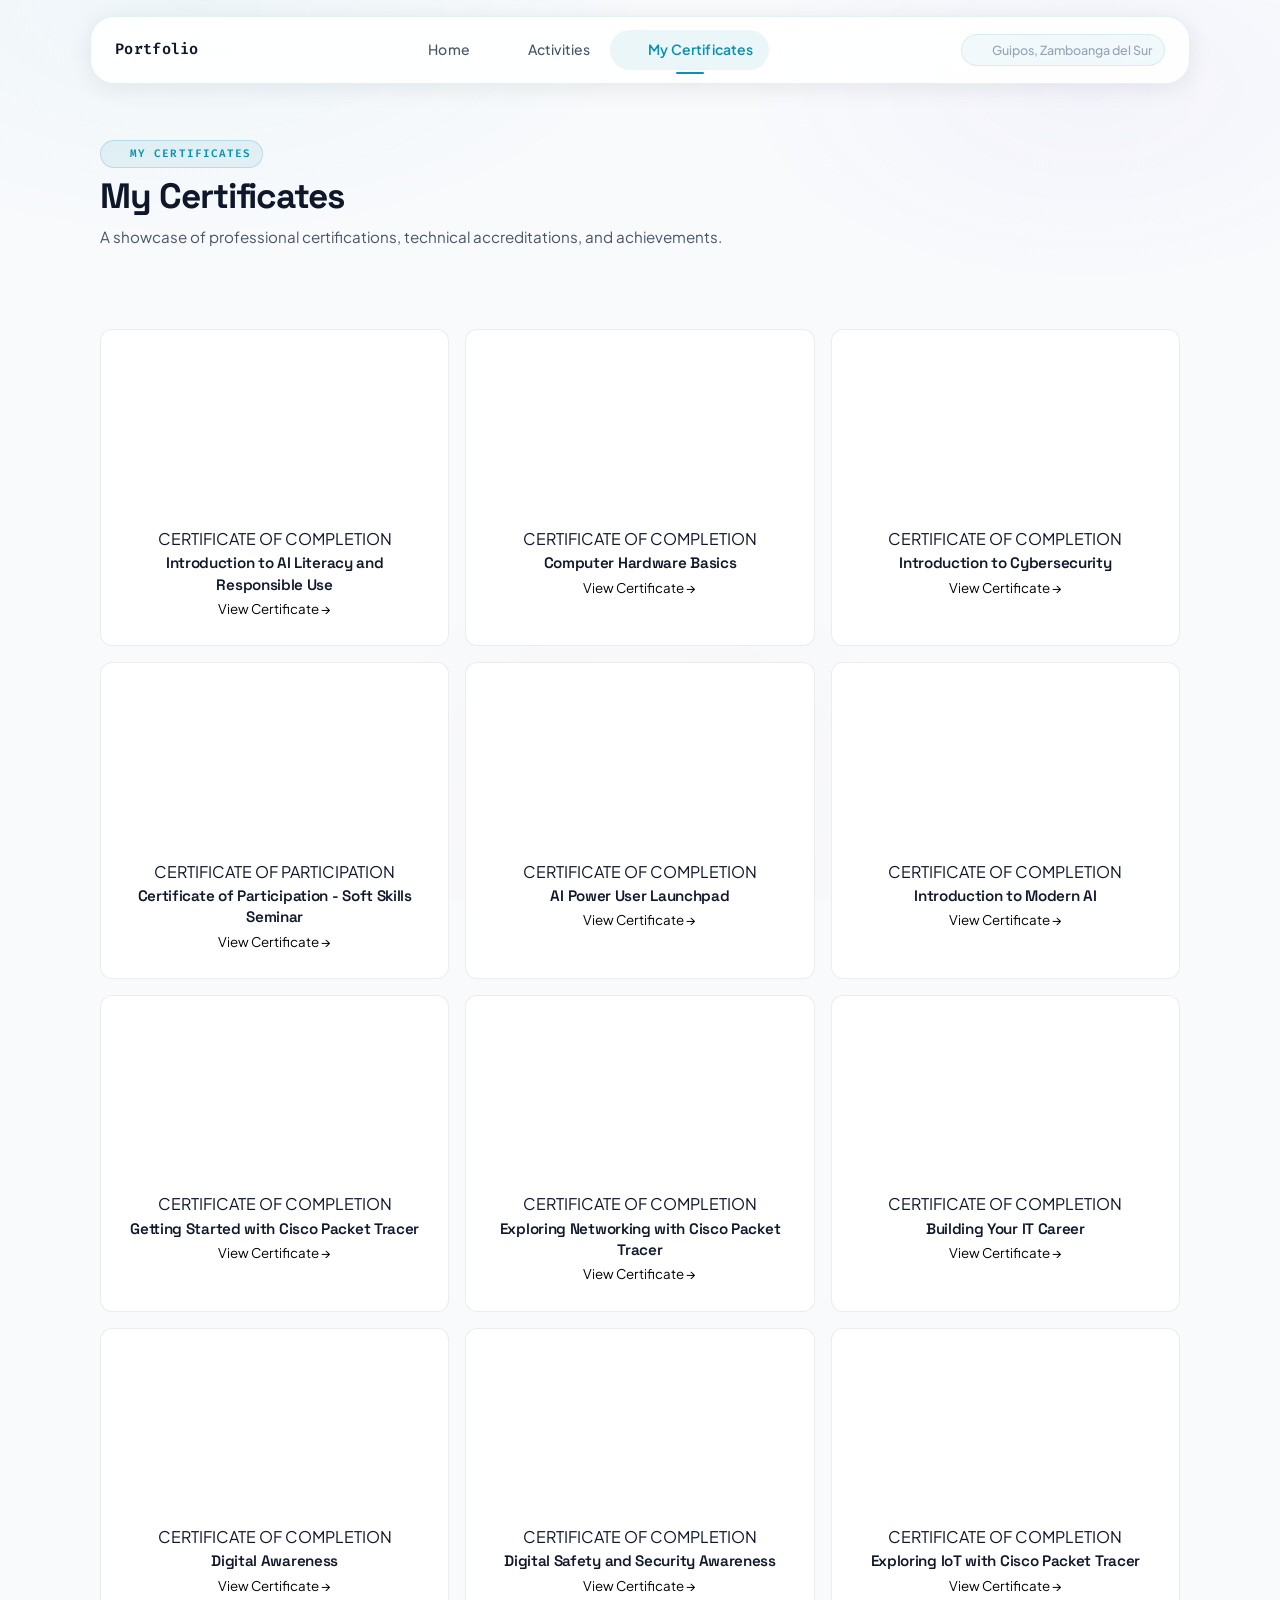
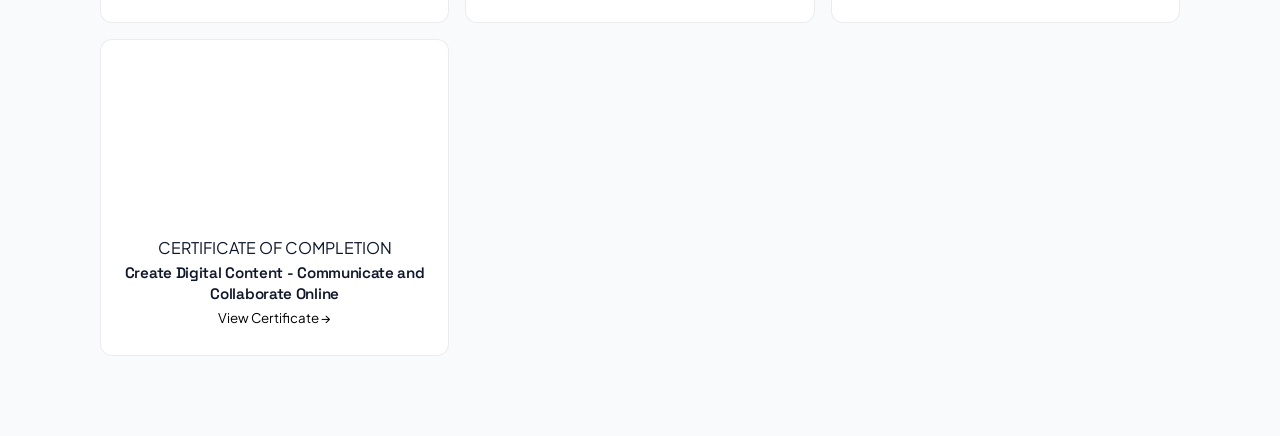
==== commit df29fa33: "Update certificates.html" ====
--- a/certificates.html
+++ b/certificates.html
@@ -7,7 +7,7 @@
   <title>My Certificates — Portfolio Dossier</title>
 
   <!-- CSS Stylesheet -->
-  <link rel="stylesheet" href="styles.css?v=2.0.0">
+  <link rel="stylesheet" href="styles.css?v=2.2.0">
 </head>
 <body>
 
@@ -81,11 +81,19 @@
                  data-img="assets/ClassOf2026__issued (2).pdf"
                  data-title="Introduction to AI Literacy and Responsible Use"
                  data-download="ClassOf2026__issued (2).pdf">
-              <div class="cert-card-icon">
-                <i data-lucide="award"></i>
-              </div>
-              <div class="cert-card-content">
+              <div class="cert-card-preview">
+                <canvas class="cert-card-canvas"></canvas>
+                <div class="cert-card-skeleton">
+                  <div class="skeleton-shimmer"></div>
+                </div>
+              </div>
+              <div class="cert-card-body">
+                <div class="cert-card-category">CERTIFICATE OF COMPLETION</div>
                 <h3 class="cert-card-title">Introduction to AI Literacy and Responsible Use</h3>
+                <button class="cert-card-btn" type="button" aria-label="View Introduction to AI Literacy and Responsible Use certificate">
+                  <span>View Certificate</span>
+                  <span class="btn-arrow">&rarr;</span>
+                </button>
               </div>
             </div>
 
@@ -94,11 +102,19 @@
                  data-img="assets/ComputerHardwareBasicsUpdate20260913-20-ods0vt.pdf"
                  data-title="Computer Hardware Basics"
                  data-download="ComputerHardwareBasicsUpdate20260913-20-ods0vt.pdf">
-              <div class="cert-card-icon">
-                <i data-lucide="cpu"></i>
-              </div>
-              <div class="cert-card-content">
+              <div class="cert-card-preview">
+                <canvas class="cert-card-canvas"></canvas>
+                <div class="cert-card-skeleton">
+                  <div class="skeleton-shimmer"></div>
+                </div>
+              </div>
+              <div class="cert-card-body">
+                <div class="cert-card-category">CERTIFICATE OF COMPLETION</div>
                 <h3 class="cert-card-title">Computer Hardware Basics</h3>
+                <button class="cert-card-btn" type="button" aria-label="View Computer Hardware Basics certificate">
+                  <span>View Certificate</span>
+                  <span class="btn-arrow">&rarr;</span>
+                </button>
               </div>
             </div>
 
@@ -107,11 +123,19 @@
                  data-img="assets/Introduction_to_Cybersecurity_certificate_jothampahamutang-gmail-com_11389c1a-d37b-4293-bcb0-6183dee0b600.pdf"
                  data-title="Introduction to Cybersecurity"
                  data-download="Introduction_to_Cybersecurity_certificate_jothampahamutang-gmail-com_11389c1a-d37b-4293-bcb0-6183dee0b600.pdf">
-              <div class="cert-card-icon">
-                <i data-lucide="shield-check"></i>
-              </div>
-              <div class="cert-card-content">
+              <div class="cert-card-preview">
+                <canvas class="cert-card-canvas"></canvas>
+                <div class="cert-card-skeleton">
+                  <div class="skeleton-shimmer"></div>
+                </div>
+              </div>
+              <div class="cert-card-body">
+                <div class="cert-card-category">CERTIFICATE OF COMPLETION</div>
                 <h3 class="cert-card-title">Introduction to Cybersecurity</h3>
+                <button class="cert-card-btn" type="button" aria-label="View Introduction to Cybersecurity certificate">
+                  <span>View Certificate</span>
+                  <span class="btn-arrow">&rarr;</span>
+                </button>
               </div>
             </div>
 
@@ -120,11 +144,19 @@
                  data-img="assets/Certificate_of_Participation Soft Skill.pdf"
                  data-title="Certificate of Participation - Soft Skills Seminar"
                  data-download="Certificate_of_Participation Soft Skill.pdf">
-              <div class="cert-card-icon">
-                <i data-lucide="users"></i>
-              </div>
-              <div class="cert-card-content">
+              <div class="cert-card-preview">
+                <canvas class="cert-card-canvas"></canvas>
+                <div class="cert-card-skeleton">
+                  <div class="skeleton-shimmer"></div>
+                </div>
+              </div>
+              <div class="cert-card-body">
+                <div class="cert-card-category">CERTIFICATE OF PARTICIPATION</div>
                 <h3 class="cert-card-title">Certificate of Participation - Soft Skills Seminar</h3>
+                <button class="cert-card-btn" type="button" aria-label="View Certificate of Participation - Soft Skills Seminar">
+                  <span>View Certificate</span>
+                  <span class="btn-arrow">&rarr;</span>
+                </button>
               </div>
             </div>
 
@@ -133,11 +165,19 @@
                  data-img="assets/AI_Power_User_Launchpad_certificate_jothampahamutang-gmail-com_ae19cad3-9650-46df-965d-1c1fe6a3f0a7.pdf"
                  data-title="AI Power User Launchpad"
                  data-download="AI_Power_User_Launchpad_certificate_jothampahamutang-gmail-com_ae19cad3-9650-46df-965d-1c1fe6a3f0a7.pdf">
-              <div class="cert-card-icon">
-                <i data-lucide="rocket"></i>
-              </div>
-              <div class="cert-card-content">
+              <div class="cert-card-preview">
+                <canvas class="cert-card-canvas"></canvas>
+                <div class="cert-card-skeleton">
+                  <div class="skeleton-shimmer"></div>
+                </div>
+              </div>
+              <div class="cert-card-body">
+                <div class="cert-card-category">CERTIFICATE OF COMPLETION</div>
                 <h3 class="cert-card-title">AI Power User Launchpad</h3>
+                <button class="cert-card-btn" type="button" aria-label="View AI Power User Launchpad certificate">
+                  <span>View Certificate</span>
+                  <span class="btn-arrow">&rarr;</span>
+                </button>
               </div>
             </div>
 
@@ -146,11 +186,19 @@
                  data-img="assets/Introduction_to_Modern_AI_certificate_jothampahamutang-gmail-com_b357a4f7-a16b-4f14-b326-04b91c0186e4.pdf"
                  data-title="Introduction to Modern AI"
                  data-download="Introduction_to_Modern_AI_certificate_jothampahamutang-gmail-com_b357a4f7-a16b-4f14-b326-04b91c0186e4.pdf">
-              <div class="cert-card-icon">
-                <i data-lucide="brain"></i>
-              </div>
-              <div class="cert-card-content">
+              <div class="cert-card-preview">
+                <canvas class="cert-card-canvas"></canvas>
+                <div class="cert-card-skeleton">
+                  <div class="skeleton-shimmer"></div>
+                </div>
+              </div>
+              <div class="cert-card-body">
+                <div class="cert-card-category">CERTIFICATE OF COMPLETION</div>
                 <h3 class="cert-card-title">Introduction to Modern AI</h3>
+                <button class="cert-card-btn" type="button" aria-label="View Introduction to Modern AI certificate">
+                  <span>View Certificate</span>
+                  <span class="btn-arrow">&rarr;</span>
+                </button>
               </div>
             </div>
 
@@ -159,11 +207,19 @@
                  data-img="assets/Getting_Started_with_Cisco_Packet_Tracer_certificate_jothampahamutang-gmail-com_6936c81f-2ccb-4075-8a18-d6236e92821c.pdf"
                  data-title="Getting Started with Cisco Packet Tracer"
                  data-download="Getting_Started_with_Cisco_Packet_Tracer_certificate_jothampahamutang-gmail-com_6936c81f-2ccb-4075-8a18-d6236e92821c.pdf">
-              <div class="cert-card-icon">
-                <i data-lucide="network"></i>
-              </div>
-              <div class="cert-card-content">
+              <div class="cert-card-preview">
+                <canvas class="cert-card-canvas"></canvas>
+                <div class="cert-card-skeleton">
+                  <div class="skeleton-shimmer"></div>
+                </div>
+              </div>
+              <div class="cert-card-body">
+                <div class="cert-card-category">CERTIFICATE OF COMPLETION</div>
                 <h3 class="cert-card-title">Getting Started with Cisco Packet Tracer</h3>
+                <button class="cert-card-btn" type="button" aria-label="View Getting Started with Cisco Packet Tracer certificate">
+                  <span>View Certificate</span>
+                  <span class="btn-arrow">&rarr;</span>
+                </button>
               </div>
             </div>
 
@@ -172,11 +228,19 @@
                  data-img="assets/Exploring_Networking_with_Cisco_Packet_Tracer_certificate_jothampahamutang-gmail-com_df5c20b6-c2e3-4b03-941d-37c131ce1f89.pdf"
                  data-title="Exploring Networking with Cisco Packet Tracer"
                  data-download="Exploring_Networking_with_Cisco_Packet_Tracer_certificate_jothampahamutang-gmail-com_df5c20b6-c2e3-4b03-941d-37c131ce1f89.pdf">
-              <div class="cert-card-icon">
-                <i data-lucide="server"></i>
-              </div>
-              <div class="cert-card-content">
+              <div class="cert-card-preview">
+                <canvas class="cert-card-canvas"></canvas>
+                <div class="cert-card-skeleton">
+                  <div class="skeleton-shimmer"></div>
+                </div>
+              </div>
+              <div class="cert-card-body">
+                <div class="cert-card-category">CERTIFICATE OF COMPLETION</div>
                 <h3 class="cert-card-title">Exploring Networking with Cisco Packet Tracer</h3>
+                <button class="cert-card-btn" type="button" aria-label="View Exploring Networking with Cisco Packet Tracer certificate">
+                  <span>View Certificate</span>
+                  <span class="btn-arrow">&rarr;</span>
+                </button>
               </div>
             </div>
 
@@ -185,11 +249,103 @@
                  data-img="assets/Building Your IT Career.pdf"
                  data-title="Building Your IT Career"
                  data-download="Building Your IT Career.pdf">
-              <div class="cert-card-icon">  
-                <i data-lucide="briefcase"></i>
-              </div>
-              <div class="cert-card-content">
+              <div class="cert-card-preview">
+                <canvas class="cert-card-canvas"></canvas>
+                <div class="cert-card-skeleton">
+                  <div class="skeleton-shimmer"></div>
+                </div>
+              </div>
+              <div class="cert-card-body">
+                <div class="cert-card-category">CERTIFICATE OF COMPLETION</div>
                 <h3 class="cert-card-title">Building Your IT Career</h3>
+                <button class="cert-card-btn" type="button" aria-label="View Building Your IT Career certificate">
+                  <span>View Certificate</span>
+                  <span class="btn-arrow">&rarr;</span>
+                </button>
+              </div>
+            </div>
+
+            <!-- Card 10: Digital Awareness -->
+            <div class="cert-card view-cert-btn"
+                 data-img="assets/Digital_Awareness_certificate_jothampahamutang-gmail-com_d43085db-1694-435f-b23f-53e635107b74.pdf"
+                 data-title="Digital Awareness"
+                 data-download="Digital_Awareness_certificate_jothampahamutang-gmail-com_d43085db-1694-435f-b23f-53e635107b74.pdf">
+              <div class="cert-card-preview">
+                <canvas class="cert-card-canvas"></canvas>
+                <div class="cert-card-skeleton">
+                  <div class="skeleton-shimmer"></div>
+                </div>
+              </div>
+              <div class="cert-card-body">
+                <div class="cert-card-category">CERTIFICATE OF COMPLETION</div>
+                <h3 class="cert-card-title">Digital Awareness</h3>
+                <button class="cert-card-btn" type="button" aria-label="View Digital Awareness certificate">
+                  <span>View Certificate</span>
+                  <span class="btn-arrow">&rarr;</span>
+                </button>
+              </div>
+            </div>
+
+            <!-- Card 11: Digital Safety and Security Awareness -->
+            <div class="cert-card view-cert-btn"
+                 data-img="assets/Digital_Safety_and_Security_Awareness_certificate_jothampahamutang-gmail-com_c1040433-9e94-4231-b324-2a66ebd8610f.pdf"
+                 data-title="Digital Safety and Security Awareness"
+                 data-download="Digital_Safety_and_Security_Awareness_certificate_jothampahamutang-gmail-com_c1040433-9e94-4231-b324-2a66ebd8610f.pdf">
+              <div class="cert-card-preview">
+                <canvas class="cert-card-canvas"></canvas>
+                <div class="cert-card-skeleton">
+                  <div class="skeleton-shimmer"></div>
+                </div>
+              </div>
+              <div class="cert-card-body">
+                <div class="cert-card-category">CERTIFICATE OF COMPLETION</div>
+                <h3 class="cert-card-title">Digital Safety and Security Awareness</h3>
+                <button class="cert-card-btn" type="button" aria-label="View Digital Safety and Security Awareness certificate">
+                  <span>View Certificate</span>
+                  <span class="btn-arrow">&rarr;</span>
+                </button>
+              </div>
+            </div>
+
+            <!-- Card 12: Exploring IoT with Cisco Packet Tracer -->
+            <div class="cert-card view-cert-btn"
+                 data-img="assets/Exploring_IoT_with_Cisco_Packet_Tracer_certificate_jothampahamutang-gmail-com_18fe12d7-34b7-463a-bc01-4d18a6729889.pdf"
+                 data-title="Exploring IoT with Cisco Packet Tracer"
+                 data-download="Exploring_IoT_with_Cisco_Packet_Tracer_certificate_jothampahamutang-gmail-com_18fe12d7-34b7-463a-bc01-4d18a6729889.pdf">
+              <div class="cert-card-preview">
+                <canvas class="cert-card-canvas"></canvas>
+                <div class="cert-card-skeleton">
+                  <div class="skeleton-shimmer"></div>
+                </div>
+              </div>
+              <div class="cert-card-body">
+                <div class="cert-card-category">CERTIFICATE OF COMPLETION</div>
+                <h3 class="cert-card-title">Exploring IoT with Cisco Packet Tracer</h3>
+                <button class="cert-card-btn" type="button" aria-label="View Exploring IoT with Cisco Packet Tracer certificate">
+                  <span>View Certificate</span>
+                  <span class="btn-arrow">&rarr;</span>
+                </button>
+              </div>
+            </div>
+
+            <!-- Card 13: Create Digital Content - Communicate and Collaborate Online -->
+            <div class="cert-card view-cert-btn"
+                 data-img="assets/Create_Digital_Content-_Communicate_and_Collaborate_Online_certificate_jothampahamutang-gmail-com_57f14299-8192-4c64-a5e3-0cabd3ee1499.pdf"
+                 data-title="Create Digital Content - Communicate and Collaborate Online"
+                 data-download="Create_Digital_Content-_Communicate_and_Collaborate_Online_certificate_jothampahamutang-gmail-com_57f14299-8192-4c64-a5e3-0cabd3ee1499.pdf">
+              <div class="cert-card-preview">
+                <canvas class="cert-card-canvas"></canvas>
+                <div class="cert-card-skeleton">
+                  <div class="skeleton-shimmer"></div>
+                </div>
+              </div>
+              <div class="cert-card-body">
+                <div class="cert-card-category">CERTIFICATE OF COMPLETION</div>
+                <h3 class="cert-card-title">Create Digital Content - Communicate and Collaborate Online</h3>
+                <button class="cert-card-btn" type="button" aria-label="View Create Digital Content - Communicate and Collaborate Online certificate">
+                  <span>View Certificate</span>
+                  <span class="btn-arrow">&rarr;</span>
+                </button>
               </div>
             </div>
 
@@ -230,6 +386,6 @@
   <script src="https://unpkg.com/lucide@latest"></script>
 
   <!-- Interactive Script -->
-  <script src="app.js" defer></script>
+  <script src="app.js?v=2.1.0" defer></script>
 </body>
 </html>
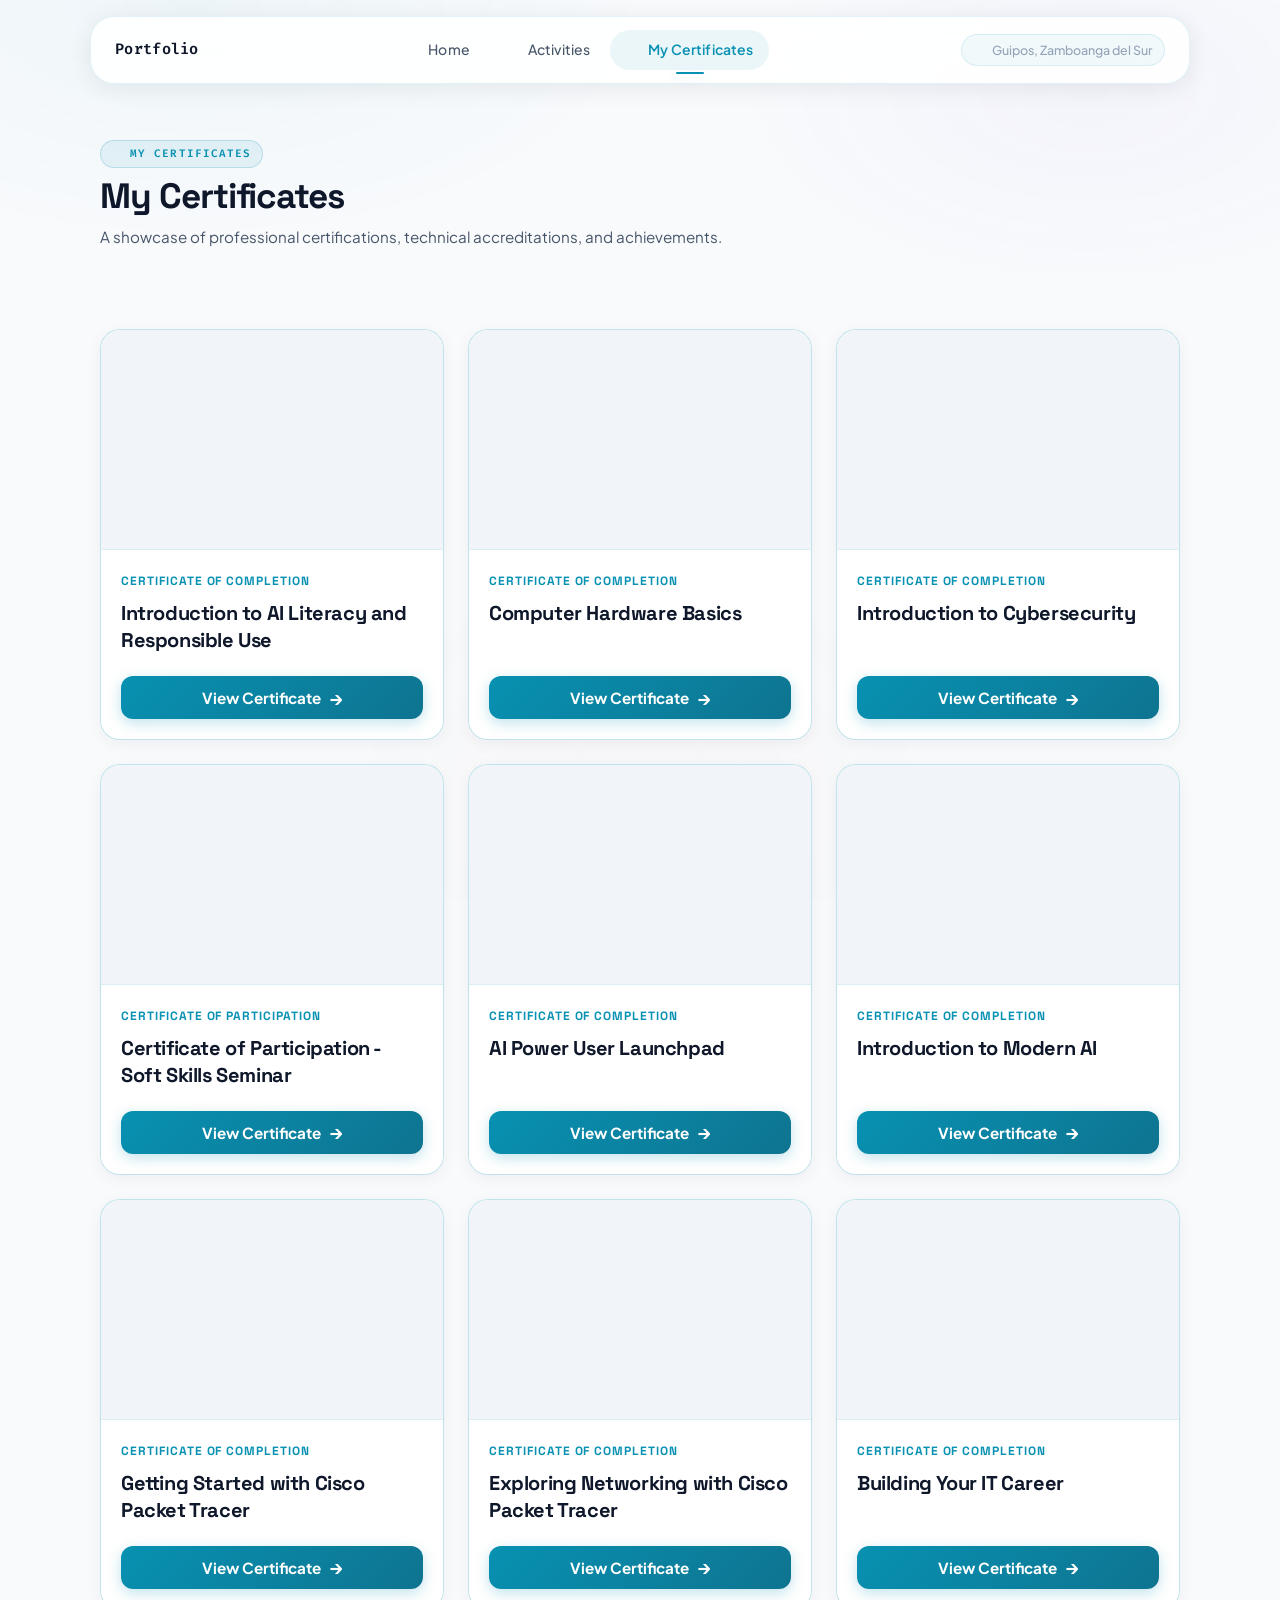
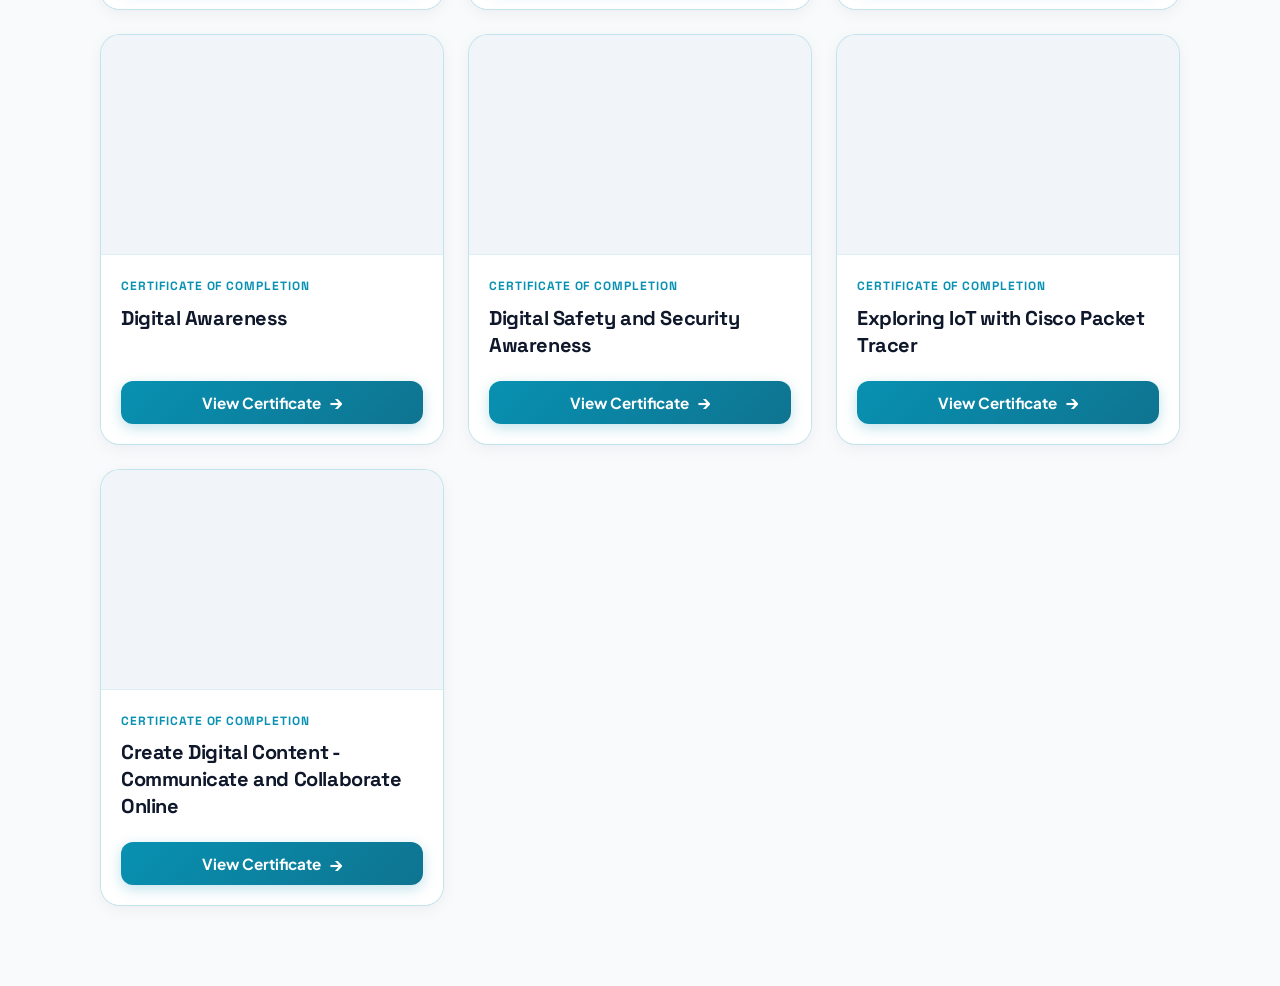
==== commit 55281228: "Update certificates.html" ====
--- a/certificates.html
+++ b/certificates.html
@@ -386,6 +386,6 @@
   <script src="https://unpkg.com/lucide@latest"></script>
 
   <!-- Interactive Script -->
-  <script src="app.js?v=2.1.0" defer></script>
+  <script src="app.js?v=2.3.0" defer></script>
 </body>
 </html>
--- a/styles.css
+++ b/styles.css
@@ -1695,58 +1695,185 @@
 .cert-grid {
   display: grid;
   grid-template-columns: repeat(3, 1fr);
-  gap: 16px;
-}
-@media (max-width: 900px) {
-  .cert-grid { grid-template-columns: repeat(2, 1fr); }
-}
-@media (max-width: 600px) {
-  .cert-grid { grid-template-columns: 1fr; }
+  gap: 24px;
+}
+@media (max-width: 960px) {
+  .cert-grid { grid-template-columns: repeat(2, 1fr); gap: 20px; }
+}
+@media (max-width: 640px) {
+  .cert-grid { grid-template-columns: 1fr; gap: 18px; }
 }
 
 .cert-card {
   background: var(--card-bg, #ffffff);
-  border: 1px solid rgba(15, 23, 42, 0.08);
+  border: 1.5px solid rgba(8, 145, 178, 0.25);
+  border-radius: 20px;
+  overflow: hidden;
+  cursor: pointer;
+  display: flex;
+  flex-direction: column;
+  box-shadow: 0 4px 16px rgba(15, 23, 42, 0.05);
+  transition: transform 0.28s cubic-bezier(0.16, 1, 0.3, 1),
+              box-shadow 0.28s cubic-bezier(0.16, 1, 0.3, 1),
+              border-color 0.25s ease;
+  position: relative;
+  text-align: left;
+}
+.cert-card:hover {
+  transform: translateY(-4px);
+  border-color: var(--accent-color, #0891B2);
+  box-shadow: 0 14px 32px rgba(8, 145, 178, 0.18);
+}
+
+/* Certificate Preview / Top Canvas Container */
+.cert-card-preview {
+  position: relative;
+  width: 100%;
+  height: 220px;
+  background: #f8fafc;
+  overflow: hidden;
+  display: flex;
+  align-items: flex-start;
+  justify-content: center;
+  border-bottom: 1px solid rgba(8, 145, 178, 0.12);
+}
+
+.cert-card-canvas,
+.cert-card-img {
+  width: 100%;
+  height: auto;
+  display: block;
+  opacity: 0;
+  transform-origin: top center;
+  transition: opacity 0.3s ease, transform 0.35s cubic-bezier(0.16, 1, 0.3, 1);
+}
+.cert-card:hover .cert-card-canvas,
+.cert-card:hover .cert-card-img {
+  transform: scale(1.02);
+}
+
+/* Skeleton Loading State */
+.cert-card-skeleton {
+  position: absolute;
+  top: 0;
+  left: 0;
+  right: 0;
+  bottom: 0;
+  background: #f1f5f9;
+  display: flex;
+  align-items: center;
+  justify-content: center;
+  overflow: hidden;
+  z-index: 1;
+}
+
+.skeleton-shimmer {
+  position: absolute;
+  top: 0;
+  left: -100%;
+  width: 100%;
+  height: 100%;
+  background: linear-gradient(
+    90deg,
+    rgba(255, 255, 255, 0) 0%,
+    rgba(255, 255, 255, 0.75) 50%,
+    rgba(255, 255, 255, 0) 100%
+  );
+  animation: certShimmer 1.5s infinite;
+}
+
+@keyframes certShimmer {
+  0% { transform: translateX(0); }
+  100% { transform: translateX(200%); }
+}
+
+.cert-thumb-fallback {
+  display: flex;
+  flex-direction: column;
+  align-items: center;
+  justify-content: center;
+  gap: 8px;
+  color: var(--accent-color, #0891B2);
+}
+.cert-thumb-fallback i,
+.cert-thumb-fallback svg {
+  width: 44px;
+  height: 44px;
+  opacity: 0.75;
+}
+
+/* Certificate Body Details */
+.cert-card-body {
+  padding: 22px 20px 20px 20px;
+  display: flex;
+  flex-direction: column;
+  flex: 1;
+  background: var(--card-bg, #ffffff);
+}
+
+.cert-card-category {
+  font-size: 0.75rem;
+  font-weight: 700;
+  letter-spacing: 0.08em;
+  text-transform: uppercase;
+  color: var(--accent-color, #0891B2);
+  margin-bottom: 8px;
+  font-family: var(--font-heading);
+}
+
+.cert-card-title {
+  font-size: 1.25rem;
+  font-weight: 700;
+  line-height: 1.35;
+  color: var(--text-primary, #0F172A);
+  margin: 0 0 22px 0;
+  flex-grow: 1;
+  font-family: var(--font-heading);
+}
+
+/* Bottom Action Button */
+.cert-card-btn {
+  width: 100%;
+  background: linear-gradient(135deg, var(--accent-color, #0891B2), #0E7490);
+  color: #ffffff;
+  font-family: var(--font-body);
+  font-size: 0.95rem;
+  font-weight: 700;
+  padding: 12px 20px;
   border-radius: 12px;
-  padding: 24px 20px;
+  border: none;
+  display: inline-flex;
+  align-items: center;
+  justify-content: center;
+  gap: 8px;
   cursor: pointer;
-  display: flex;
-  flex-direction: column;
-  align-items: center;
-  text-align: center;
-  gap: 14px;
-  transition: transform 0.25s ease, box-shadow 0.25s ease, border-color 0.25s ease;
-}
-.cert-card:hover {
-  transform: translateY(-3px);
-  box-shadow: 0 12px 28px rgba(8, 145, 178, 0.12);
-  border-color: rgba(8, 145, 178, 0.3);
-}
-
-.cert-card-icon {
-  width: 52px;
-  height: 52px;
-  border-radius: 50%;
-  background: var(--accent-light, rgba(8, 145, 178, 0.08));
-  display: flex;
-  align-items: center;
-  justify-content: center;
-  color: var(--accent-color, #0891B2);
-  box-shadow: 0 2px 8px rgba(8, 145, 178, 0.08);
-}
-
-.cert-card-icon i, .cert-card-icon svg {
-  width: 24px;
-  height: 24px;
-}
-
-.cert-card-title {
-  font-size: 0.95rem;
-  font-weight: 600;
-  color: var(--text-primary, #0F172A);
-  margin: 0;
-  line-height: 1.4;
-}
+  box-shadow: 0 4px 14px rgba(8, 145, 178, 0.25);
+  transition: transform 0.25s var(--ease-out-expo),
+              box-shadow 0.25s var(--ease-out-expo),
+              filter 0.25s var(--ease-out-expo);
+}
+
+.cert-card-btn:hover {
+  transform: translateY(-2px);
+  box-shadow: 0 8px 24px rgba(8, 145, 178, 0.35);
+  filter: brightness(1.08);
+}
+
+.cert-card-btn:active {
+  transform: translateY(0) scale(0.98);
+}
+
+.cert-card-btn .btn-arrow {
+  font-size: 1.15rem;
+  line-height: 1;
+  display: inline-block;
+  transition: transform 0.2s ease;
+}
+
+.cert-card:hover .cert-card-btn .btn-arrow {
+  transform: translateX(4px);
+}
+
 
 /* Lightbox Modal Sizing & Styling */
 .cert-modal-card {
